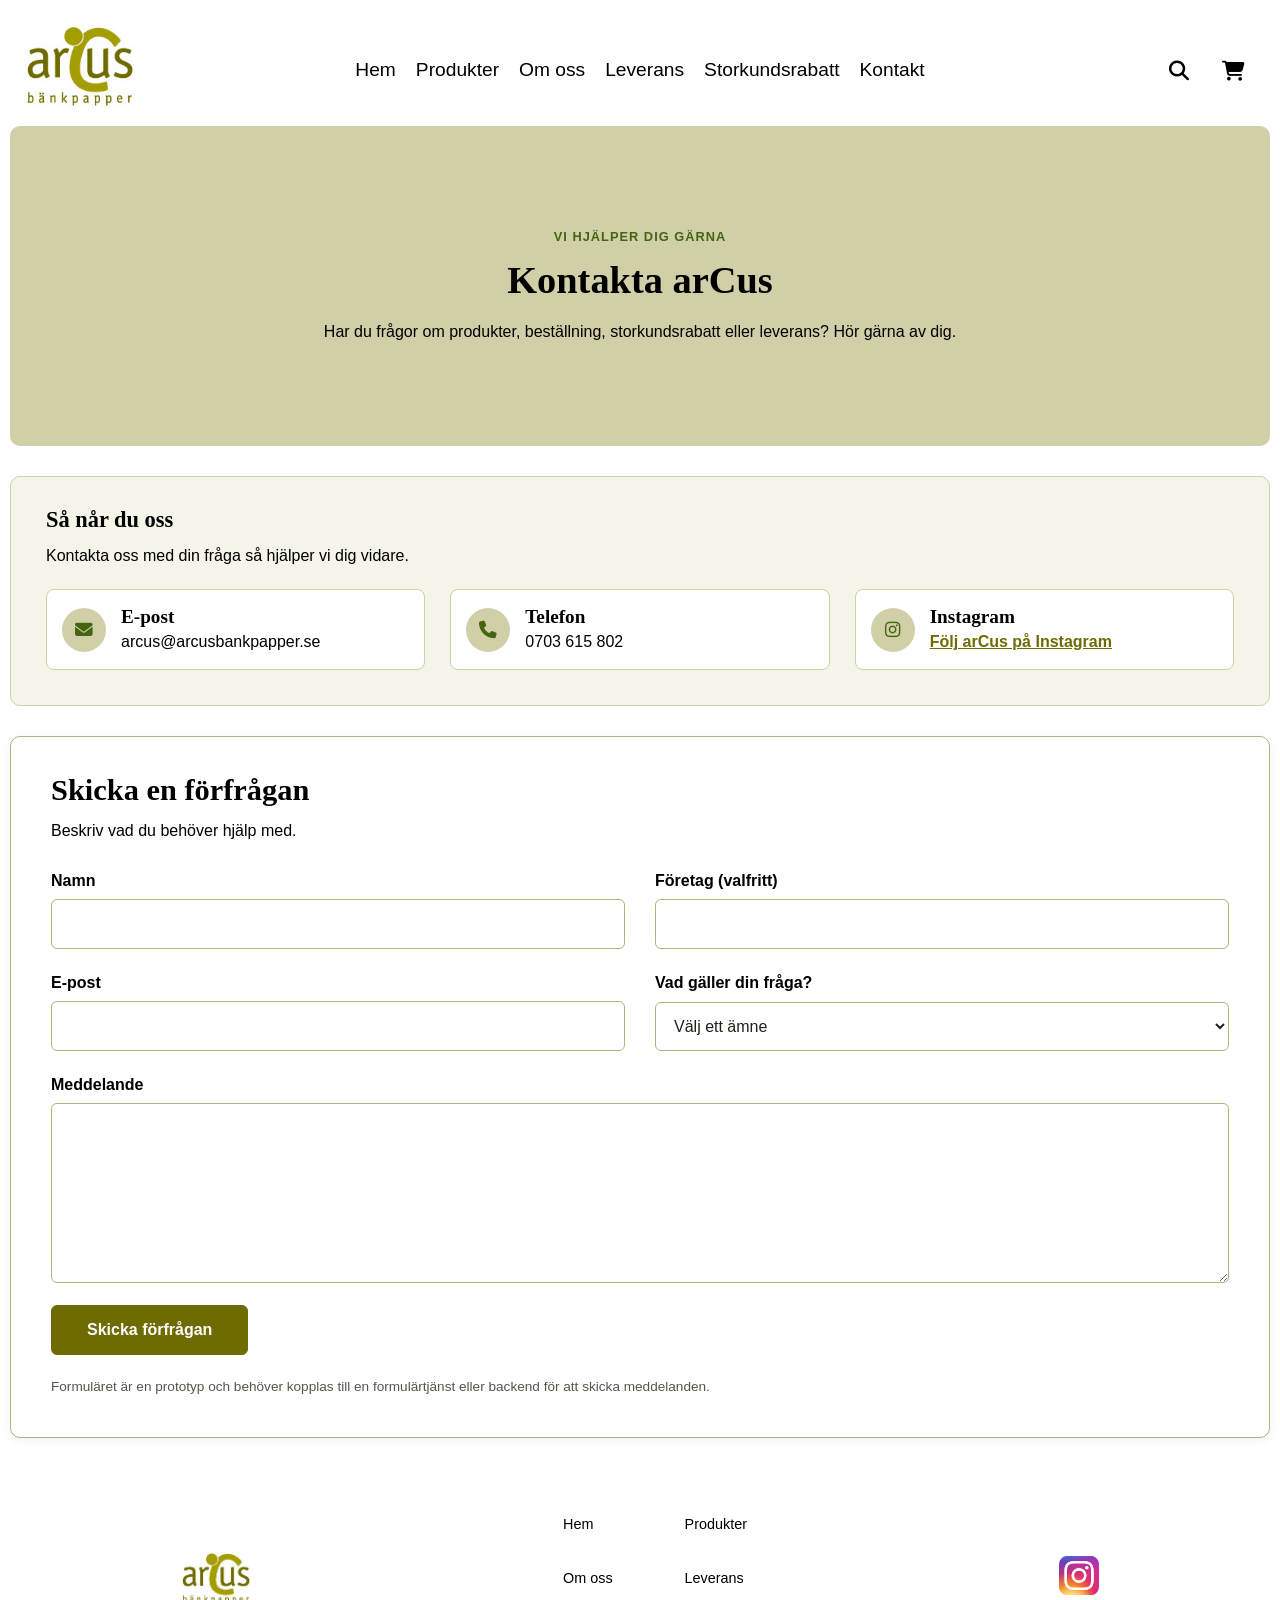
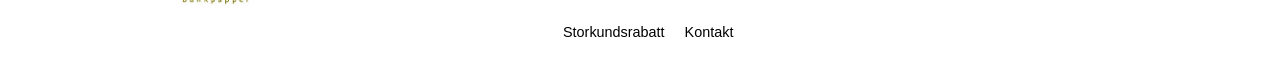
==== kontakt/kontakt.html @ b3ac1d27 "massa ändringar" ====
<!doctype html>
<html lang="sv">
  <head>
    <meta charset="UTF-8" />
    <meta name="viewport" content="width=device-width, initial-scale=1.0" />
    <link rel="stylesheet" href="../undersidor.css" />
    <link rel="stylesheet" href="kontakt.css" />
     <link rel="stylesheet" href="../varukorg/cart.css">
      <link rel="stylesheet" href="../produkter/search.css">
    <link
      rel="stylesheet"
      href="https://cdnjs.cloudflare.com/ajax/libs/font-awesome/6.5.2/css/all.min.css"
    />
    <title>Kontakt – arCus bänkpapper</title>
  </head>
  <body>
    <header class="site-header">
      <button
        class="menu-button"
        aria-label="Öppna menyn"
        aria-expanded="false"
        aria-controls="main-menu"
      >
        <i class="fa-solid fa-bars" aria-hidden="true"></i>
      </button>
      <a class="site-logo" href="../index.html" aria-label="arCus – startsidan"
        ><img src="../pictures/arcus-logo.jpg" alt="arCus bänkpapper"
      /></a>
      <nav class="site-nav" id="main-menu" aria-label="Huvudmeny">
                <a href="../index.html">Hem</a>
        <a href="../produkter/produkter.html">Produkter</a>
        <a href="../om-oss/om-oss.html">Om oss</a>
        <a href="../leverans/leverans.html">Leverans</a>
        <a href="../storkundsrabatt/storkundsrabatt.html">Storkundsrabatt</a>
        <a href="../kontakt/kontakt.html" aria-current="page">Kontakt</a>
            </nav>
          <div class="header-actions">
        <button class="search-button" aria-label="Sök">
          <i
            class="header-icon fa-solid fa-magnifying-glass"
            aria-hidden="true"
          ></i>
        </button>

        <button class="cart-button" aria-label="Varukorg">
          <i
            class="header-icon fa-solid fa-shopping-cart"
            aria-hidden="true"
          ></i>
        </button>
      </div>
    </header>
    
    <main>
      <section class="page-hero">
        <div class="page-hero__content">
          <span class="eyebrow">Vi hjälper dig gärna</span>
          <h1>Kontakta arCus</h1>
          <p>
            Har du frågor om produkter, beställning, storkundsrabatt eller
            leverans? Hör gärna av dig.
          </p>
        </div>
      </section>

      <section class="contact-details">
        <div class="container contact-layout">
            <h2>Så når du oss</h2>
            <p>Kontakta oss med din fråga så hjälper vi dig vidare.</p>
            <div class="contact-item">
              <i class="fa-solid fa-envelope" aria-hidden="true"></i>
              <div>
                <h3>E-post</h3>
                <p>arcus@arcusbankpapper.se</p>
              </div>
            </div>
            <div class="contact-item">
              <i class="fa-solid fa-phone" aria-hidden="true"></i>
              <div>
                <h3>Telefon</h3>
                <p>0703 615 802</p>
              </div>
            </div>
            <div class="contact-item">
              <i class="fa-brands fa-instagram" aria-hidden="true"></i>
              <div>
                <h3>Instagram</h3>
                <p>
                  <a href="https://www.instagram.com/arcusbankpapper/"
                    >Följ arCus på Instagram</a
                  >
                </p>
              </div>
            </div>
        <div>
      </section>
      
      <section class="contact-form-section">
        <div class="container">
            <h2>Skicka en förfrågan</h2>
            <p>Beskriv vad du behöver hjälp med.</p>
            <form class="contact-form" action="#" method="post">
              <div class="form-field">
                <label for="name">Namn</label
                ><input id="name" name="name" autocomplete="name" required />
              </div>
              <div class="form-field">
                <label for="company">Företag (valfritt)</label
                ><input
                  id="company"
                  name="company"
                  autocomplete="organization"
                />
              </div>
              <div class="form-field">
                <label for="email">E-post</label
                ><input
                  id="email"
                  name="email"
                  type="email"
                  autocomplete="email"
                  required
                />
              </div>
              <div class="form-field">
                <label for="topic">Vad gäller din fråga?</label
                ><select id="topic" name="topic" required>
                  <option value="">Välj ett ämne</option>
                  <option value="products">Produkter och sortiment</option>
                  <option value="order">Beställning</option>
                  <option value="discount">Storkundsrabatt</option>
                  <option value="delivery">Leverans</option>
                  <option value="other">Övrigt</option>
                </select>
              </div>
              <div class="form-field">
                <label for="message">Meddelande</label
                ><textarea id="message" name="message" required></textarea>
              </div>
              <button class="button" type="submit">Skicka förfrågan</button>
              <p class="form-note">
                Formuläret är en prototyp och behöver kopplas till en
                formulärtjänst eller backend för att skicka meddelanden.
              </p>
            </form>
          </div>
        </div>
      </section>
    </main>
    <footer>
      <img
        class="footer-logo"
        src="../pictures/arcus-logo.jpg"
        alt="arCus logotyp"
      />

      <nav aria-label="Snabblänkar" class="quick-links">
        <a href="../index.html">Hem</a>
        <a href="../produkter/produkter.html">Produkter</a>
        <a href="../om-oss/om-oss.html">Om oss</a>
        <a href="../leverans/leverans.html">Leverans</a>
        <a href="../storkundsrabatt/storkundsrabatt.html">Storkundsrabatt</a>
        <a href="../kontakt/kontakt.html">Kontakt</a>
      </nav>

      <a href="https://www.instagram.com/arcusbankpapper/">
        <img
          class="footer-instagram"
          src="../pictures/instagram.jpg"
          alt="arCus på Instagram"
        />
      </a>
    </footer>

    <script src="../script.js"></script>
    <script src="../varukorg/cart.js"></script>
    <script src="../produkter/search.js"></script>
  </body>
</html>
---- undersidor.css ----
:root {
  --color-sand: #d0cfa8;
  --color-sand-dark: #afb47c;
  --color-olive: #6f6b03;
  --color-green: #456412;
  --color-cream: #f5f4e9;
  --color-text: #202018;
  --content-width: 1200px;
}

* {
  box-sizing: border-box;
}

html {
  scroll-padding-top: 5rem;
}

body {
  margin: 0;
  font-family: Arial, sans-serif;
  line-height: 1.5;
 

}

html {
  scroll-padding-top: 5rem;
}

ul {
  list-style: none;
  margin: 0;
  padding: 0;
}

h1,
h2,
h3 {
  font-family: Georgia, serif;
  line-height: 1.2;
}

h2 {
  margin: 0 0 4px;
  font-size: 1.4rem;
}

h3 {
  font-size: 1.2rem;
  margin: 0 0 4px;
}

header nav {
  display: none;
}

header nav a {
  text-decoration: none;
  color: black;
}

header {
  display: grid;
  grid-template-columns: 1fr auto 1fr;
  align-items: center;
  padding: 10px 15px;
  position: sticky;
  top: 0;
  z-index: 1000;
  background-color: white;
}

.header-icon {
  font-size: 1.25rem;
}

header a img {
  max-width: 80px;
}

.header-actions {
  justify-self: end;
  display: flex;
  gap: 10px;
}

.menu-button,
.header-actions button {
  min-width: 44px;
  min-height: 44px;
  background: none;
  border: none;
  color: inherit;
  cursor: pointer;
}

.menu-button {
  justify-self: start;
  padding: 0 20px;
}

footer {
  display: flex;
  justify-content: space-between;
  align-items: center;
  padding: 10px 15px;
}

.footer-logo {
  max-width: 70px;
}

.footer-instagram {
  width: 40px;
}

.quick-links {
  display: grid;
  grid-template-columns: repeat(2, max-content);
  gap: 6px 20px;
}

.quick-links a {
  font-size: 0.9rem;
  text-decoration: none;
  color: black;
  padding: 6px 0;
}

a:hover {
  text-decoration: underline;
}

.button {
  display: inline-block;
  width: fit-content;

  padding: 10px 15px;
  border-radius: 6px;
  border: 1px solid var(--color-olive);
  background-color: var(--color-olive);
  color: white;
  text-decoration: none;
}

.button-outline {
  background-color: transparent;
  border: 1px solid black;
  color: black;
}

.button-light {
  background-color: white;
  border-color: white;
  color: black;
}

.button:hover {
  text-decoration: none;
  opacity: 0.85;
}

.button-outline:hover {
  background-color: var(--color-olive);
  border-color: var(--color-olive);
  color: white;
  opacity: 1;
}

.menu-button:hover,
.header-actions button:hover {
  opacity: 0.6;
}

a:focus-visible,
button:focus-visible {
  outline: 3px solid var(--color-green);
  outline-offset: 2px;
}

@media (max-width: 767px) {
  header nav.is-open {
    display: flex;
    flex-direction: column;
    position: absolute;
    top: 100%;
    left: 15px;
    min-width: 14rem;
    padding: 10px 20px;
    background-color: white;
    border: 1px solid var(--color-sand);
    border-radius: 6px;
    box-shadow: 0 4px 12px rgba(0, 0, 0, 0.15);
  }

  header nav.is-open a {
    padding: 8px 0;
  }
}

@media (min-width: 768px) {
  body {
    max-width: 1600px;
    margin: auto;
    padding: 15px 10px;
  }

  .menu-button {
    display: none;
  }

  header nav {
    display: flex;
    gap: 20px;
  }

  header nav a {
    font-size: 1.2rem;
  }

  header a img {
    max-width: 110px;
  }

   footer {
    justify-content: space-around;
  }

  .quick-links {
    flex-direction: row;
    gap: 20px;
  }
}

@media (min-width: 1600px) {
  body {
    max-width: 3000px;
    font-size: 1.5rem;
  }

  html {
    scroll-padding-top: 10rem;
  }

  h1 {
    font-size: 3rem;
  }

  h2 {
    font-size: 2.5rem;
  }

  h3 {
    font-size: 2rem;
  }

  header a img {
    max-width: 200px;
  }

  .header-icon {
    font-size: 2rem;
  }

  .header-actions {
    gap: 40px;
  }

  header nav {
    gap: 70px;
  }

  header nav a {
    font-size: 1.5rem;
  }

    footer {
    min-height: 100px;
  }

  .quick-links {
  display: flex;
  }

  .quick-links a {
    font-size: 1.2rem;
  }
}
---- kontakt/kontakt.css ----
/* =========================================================
   KONTAKT – MOBILE FIRST
   Basstilarna gäller mobil. Större skärmar läggs på med
   min-width (samma brytpunkter som den gemensamma CSS:en):
     - 768px  = surfplatta / desktop
     - 1600px = stora skärmar

   Sidans ordning uppifrån:
     1. .page-hero              (hela bredden)
     2. .contact-details        (egen rad, hela bredden)
     3. .contact-form-section   (egen rad, hela bredden)
========================================================= */


/* =========================
   HERO
========================= */

.page-hero {
  display: flex;
  align-items: center;

  min-height: 260px;
  padding: 35px 20px;
  margin: 0 15px;

  background-color: var(--color-sand);
  border-radius: 10px;
}

.page-hero__content {
  width: 100%;
  max-width: var(--content-width);
  margin: 0 auto;
  text-align: center;
}

.eyebrow {
  display: block;
  margin-bottom: 10px;

  font-size: 0.8rem;
  font-weight: bold;
  letter-spacing: 0.08em;
  text-transform: uppercase;
  color: var(--color-green);
}

.page-hero h1 {
  margin: 0 0 15px;
  font-size: 1.9rem;
}

.page-hero p {
  max-width: 650px;
  margin: 0 auto;
  line-height: 1.7;
}


/* =========================
   SEKTIONER (egna rader)
========================= */

.contact-details,
.contact-form-section {
  padding: 25px 15px 0;
}

.contact-form-section {
  padding-bottom: 40px;
}

/* Båda boxarna går över hela sidans bredd */
.contact-details .container,
.contact-form-section .container {
  width: 100%;
  max-width: none;
  margin: 0;
}


/* =========================
   SÅ NÅR DU OSS
========================= */

.contact-details .container {
  background-color: var(--color-cream);
  border: 1px solid var(--color-sand);
  border-radius: 10px;

  padding: 25px 20px;
}

.contact-layout {
  display: grid;
  grid-template-columns: 1fr;
  gap: 0;
}

.contact-layout > * {
  min-width: 0;
}

.contact-layout h2 {
  margin: 0 0 8px;
}

.contact-layout p {
  line-height: 1.7;
}

.contact-details .contact-layout > p {
  margin: 0;
}

.contact-item {
  display: flex;
  align-items: center;
  gap: 15px;

  margin-top: 20px;
  padding: 15px;

  background-color: white;
  border: 1px solid var(--color-sand);
  border-radius: 8px;
}

.contact-item i {
  display: flex;
  align-items: center;
  justify-content: center;
  flex-shrink: 0;

  width: 44px;
  height: 44px;

  font-size: 1.1rem;
  color: var(--color-green);

  background-color: var(--color-sand);
  border-radius: 50%;
}

.contact-item h3 {
  margin: 0 0 2px;
}

.contact-item p {
  margin: 0;
  line-height: 1.5;
  overflow-wrap: anywhere;
}

.contact-item a {
  color: var(--color-olive);
  font-weight: bold;
}


/* =========================
   SKICKA EN FÖRFRÅGAN
========================= */

.contact-form-section .container {
  background-color: white;
  border: 1px solid var(--color-sand-dark);
  border-radius: 10px;
  box-shadow: 0 2px 10px rgba(0, 0, 0, 0.06);

  padding: 25px 20px;
}

.contact-form-section h2 {
  margin: 0 0 8px;
  font-size: 1.6rem;
}

.contact-form-section .container > p {
  margin: 0;
  line-height: 1.7;
}

.contact-form {
  display: grid;
  gap: 20px;

  margin-top: 25px;
}

.form-field {
  display: grid;
  gap: 6px;
}

.form-field label {
  font-weight: bold;
}

.form-field input,
.form-field select,
.form-field textarea {
  width: 100%;
  min-height: 48px;
  padding: 12px 14px;

  font: inherit;
  /* 16px minimum hindrar att iOS zoomar in vid fokus */
  font-size: 1rem;
  color: var(--color-text);

  background-color: white;
  border: 1px solid var(--color-sand-dark);
  border-radius: 6px;
}

.form-field textarea {
  min-height: 180px;
  resize: vertical;
}

.form-field input:focus-visible,
.form-field select:focus-visible,
.form-field textarea:focus-visible {
  outline: 3px solid var(--color-green);
  outline-offset: 2px;
  border-color: var(--color-green);
}

.contact-form .button {
  width: 100%;
  min-height: 48px;

  font: inherit;
  font-weight: bold;
  cursor: pointer;
}

.form-note {
  margin: 0;

  font-size: 0.85rem;
  line-height: 1.5;
  color: #55554a;
}


/* =========================================================
   SURFPLATTA / DESKTOP  (768px och uppåt)
========================================================= */

@media (min-width: 768px) {

  .page-hero {
    min-height: 320px;
    padding: 50px;
    margin: 0;
  }

  .page-hero h1 {
    font-size: 2.4rem;
  }

  .contact-details,
  .contact-form-section {
    padding: 30px 0 0;
  }

  .contact-form-section {
    padding-bottom: 60px;
  }

  /* --- Så når du oss: rubrik och text överst, tre kort i rad --- */

  .contact-details .container {
    padding: 30px 35px 35px;
  }

  .contact-layout {
    grid-template-columns: repeat(3, minmax(0, 1fr));
    column-gap: 25px;
  }

  .contact-layout h2,
  .contact-details .contact-layout > p {
    grid-column: 1 / -1;
  }

  /* --- Formulär: två kolumner över hela bredden --- */

  .contact-form-section .container {
    padding: 35px 40px 40px;
  }

  .contact-form-section h2 {
    font-size: 1.9rem;
  }

  .contact-form {
    grid-template-columns: repeat(2, minmax(0, 1fr));
    gap: 22px 30px;
  }

  /* Namn | Företag, E-post | Ämne, sedan meddelande över hela raden */
  .form-field:nth-child(5),
  .contact-form .button,
  .form-note {
    grid-column: 1 / -1;
  }

  .contact-form .button {
    width: auto;
    justify-self: start;
    padding: 12px 35px;
  }

}


/* =========================================================
   STORA SKÄRMAR  (1600px och uppåt)
========================================================= */

@media (min-width: 1600px) {

  .page-hero {
    min-height: 420px;
  }

  .page-hero h1 {
    font-size: 3rem;
  }

  .eyebrow {
    font-size: 1rem;
  }

  .contact-item i {
    width: 60px;
    height: 60px;
    font-size: 1.5rem;
  }

  .contact-form-section h2 {
    font-size: 2.5rem;
  }

  .form-field input,
  .form-field select,
  .form-field textarea {
    min-height: 60px;
    font-size: 1.2rem;
  }

  .form-field textarea {
    min-height: 240px;
  }

  .form-note {
    font-size: 1.1rem;
  }

}
---- varukorg/cart.css ----
/* =========================================================
   VARUKORG – cart.css
   Laddas på ALLA sidor. Mobile first: panelen tar hela
   bredden på mobil och blir en sidopanel från 600px.
========================================================= */


/* =========================
   IKONEN I HEADERN
========================= */

.cart-toggle {
  position: relative;
}

.cart-badge {
  position: absolute;
  top: 2px;
  right: 0;

  min-width: 20px;
  height: 20px;
  padding: 0 5px;

  font-family: Arial, sans-serif;
  font-size: 0.75rem;
  font-weight: bold;
  line-height: 20px;
  text-align: center;
  color: white;

  background-color: var(--color-olive, #6f6b03);
  border-radius: 10px;
  pointer-events: none;
}

.cart-badge[hidden] {
  display: none;
}

.cart-badge.is-bump {
  animation: cart-bump 0.35s ease;
}

@keyframes cart-bump {
  0%   { transform: scale(1); }
  40%  { transform: scale(1.4); }
  100% { transform: scale(1); }
}


/* =========================
   PANEL OCH BAKGRUND
========================= */

.cart-overlay {
  position: fixed;
  inset: 0;
  z-index: 1900;

  background-color: rgba(0, 0, 0, 0.45);
  opacity: 0;
  visibility: hidden;

  transition: opacity 0.25s ease, visibility 0.25s;
}

.cart-overlay.is-open {
  opacity: 1;
  visibility: visible;
  transition: opacity 0.25s ease, visibility 0s;
}

.cart-drawer {
  position: fixed;
  top: 0;
  right: 0;
  bottom: 0;
  z-index: 2000;

  display: flex;
  flex-direction: column;

  width: 100%;
  max-width: 100%;

  /* Fast textstorlek, så att panelen inte växer med sidans 1.5rem på stora skärmar */
  font-family: Arial, sans-serif;
  font-size: 1rem;
  line-height: 1.5;
  color: var(--color-text, #202018);

  background-color: white;
  box-shadow: -4px 0 20px rgba(0, 0, 0, 0.2);

  transform: translateX(100%);
  visibility: hidden;
  transition: transform 0.3s ease, visibility 0.3s;
}

/* Synlig direkt när den öppnas (annars går det inte att flytta fokus dit),
   men först efter animationen när den stängs */
.cart-drawer.is-open {
  transform: translateX(0);
  visibility: visible;
  transition: transform 0.3s ease, visibility 0s;
}

/* Hindrar att sidan bakom panelen scrollar */
body.cart-open {
  overflow: hidden;
}

@media (prefers-reduced-motion: reduce) {
  .cart-drawer,
  .cart-overlay {
    transition: none;
  }

  .cart-badge.is-bump {
    animation: none;
  }
}


/* =========================
   RUBRIK
========================= */

.cart-drawer__header {
  display: flex;
  align-items: center;
  justify-content: space-between;
  gap: 15px;

  padding: 15px 20px;

  border-bottom: 1px solid var(--color-sand, #d0cfa8);
}

.cart-drawer__title {
  margin: 0;
  font-size: 1.4rem;
}

.cart-drawer__count {
  font-family: Arial, sans-serif;
  font-size: 1rem;
  font-weight: normal;
  color: #55554a;
}

.cart-drawer__close {
  flex-shrink: 0;

  width: 48px;
  height: 48px;
  padding: 0;

  font-size: 2rem;
  line-height: 1;
  color: inherit;

  background: none;
  border: 0;
  border-radius: 6px;
  cursor: pointer;
}

.cart-drawer__close:hover {
  background-color: var(--color-cream, #f5f4e9);
}


/* =========================
   INNEHÅLL
========================= */

.cart-drawer__body {
  flex: 1;
  overflow-y: auto;

  padding: 10px 20px;
}

.cart-empty {
  margin: 30px 0;

  text-align: center;
  color: #55554a;
}

.cart-empty[hidden],
.cart-drawer__footer[hidden],
.cart-note[hidden],
.cart-summary[hidden] {
  display: none;
}

/* Rabattmeddelanden: vad som är aktivt och vad som saknas för nästa nivå */

.cart-promos {
  display: grid;
  gap: 10px;

  margin-top: 8px;
}

.cart-promos:empty {
  display: none;
}

.cart-promo {
  display: flex;
  align-items: flex-start;
  gap: 12px;

  margin: 0;
  padding: 12px 14px;

  font-size: 0.95rem;
  line-height: 1.45;

  background-color: var(--color-cream, #f5f4e9);
  border: 1px dashed var(--color-sand-dark, #afb47c);
  border-radius: 8px;
}

.cart-promo--active {
  background-color: #eef3df;
  border: 1px solid var(--color-green, #456412);
}

.cart-promo__icon {
  display: flex;
  align-items: center;
  justify-content: center;
  flex-shrink: 0;

  width: 26px;
  height: 26px;

  font-size: 0.85rem;
  font-weight: bold;
  color: white;

  background-color: var(--color-sand-dark, #afb47c);
  border-radius: 50%;
}

.cart-promo--active .cart-promo__icon {
  background-color: var(--color-green, #456412);
}

.cart-promo__text {
  display: grid;
  gap: 2px;
}

.cart-list {
  margin: 0;
  padding: 0;

  list-style: none;
}

.cart-item {
  display: grid;
  grid-template-columns: 72px minmax(0, 1fr);
  align-items: start;
  gap: 14px;

  padding: 18px 0;

  border-bottom: 1px solid var(--color-sand, #d0cfa8);
}

/* Liten bild till vänster. Bilden skalas ner för att rymmas, aldrig upp. */

.cart-item__image {
  display: flex;
  align-items: center;
  justify-content: center;

  width: 72px;
  height: 72px;
  padding: 6px;
  overflow: hidden;

  background-color: white;
  border: 1px solid var(--color-sand, #d0cfa8);
  border-radius: 6px;
}

.cart-item__image img {
  display: block;
  width: auto;
  height: auto;
  max-width: 100%;
  max-height: 100%;
  object-fit: contain;
}

.cart-item__image.is-missing {
  background-color: var(--color-cream, #f5f4e9);
}

.cart-item__main {
  display: grid;
  gap: 12px;

  min-width: 0;
}

.cart-item__info p {
  margin: 0;
}

.cart-item__name {
  font-family: Georgia, serif;
  font-size: 1.1rem;
  font-weight: bold;
  line-height: 1.3;
}

.cart-item__label {
  margin-top: 2px !important;

  font-size: 0.95rem;
  color: #55554a;
}

.cart-item__unit-price {
  margin-top: 2px !important;

  font-size: 0.9rem;
  color: #55554a;
}

.cart-item__controls {
  display: flex;
  flex-wrap: wrap;
  align-items: center;
  gap: 10px 15px;
}

.cart-qty {
  display: flex;
  align-items: center;

  border: 2px solid var(--color-olive, #6f6b03);
  border-radius: 6px;
  overflow: hidden;
}

.cart-qty__btn {
  width: 44px;
  height: 44px;
  padding: 0;

  font: inherit;
  font-size: 1.4rem;
  line-height: 1;
  color: var(--color-olive, #6f6b03);

  background-color: white;
  border: 0;
  cursor: pointer;
}

.cart-qty__btn:hover:not(:disabled) {
  background-color: var(--color-cream, #f5f4e9);
}

.cart-qty__btn:disabled {
  opacity: 0.35;
  cursor: not-allowed;
}

.cart-qty__value {
  min-width: 44px;

  font-weight: bold;
  text-align: center;

  border-left: 1px solid var(--color-sand, #d0cfa8);
  border-right: 1px solid var(--color-sand, #d0cfa8);
  line-height: 44px;
}

.cart-item__line-price {
  margin: 0 0 0 auto;

  font-family: Georgia, serif;
  font-size: 1.15rem;
  font-weight: bold;
  color: var(--color-olive, #6f6b03);
}

.cart-item__remove {
  flex-basis: 100%;
  justify-content: flex-start;
}


/* =========================
   SUMMA OCH KNAPPAR
========================= */

.cart-drawer__footer {
  display: grid;
  gap: 12px;

  padding: 15px 20px 20px;

  background-color: var(--color-cream, #f5f4e9);
  border-top: 1px solid var(--color-sand, #d0cfa8);
}

/* Delsumma och rabattrader ovanför totalen */

.cart-summary {
  display: grid;
  gap: 4px;

  margin: 0;
  padding-bottom: 10px;

  font-size: 0.95rem;
  border-bottom: 1px solid var(--color-sand, #d0cfa8);
}

.cart-summary__row {
  display: flex;
  justify-content: space-between;
  gap: 15px;
}

.cart-summary dt,
.cart-summary dd {
  margin: 0;
}

.cart-summary__row--discount {
  font-weight: bold;
  color: var(--color-green, #456412);
}

.cart-total {
  display: flex;
  align-items: baseline;
  justify-content: space-between;

  margin: 0;

  font-size: 1.1rem;
}

.cart-total__value {
  font-family: Georgia, serif;
  font-size: 1.6rem;
  color: var(--color-olive, #6f6b03);
}

.cart-note {
  margin: 0;
  padding: 10px 12px;

  font-size: 0.95rem;

  background-color: white;
  border: 1px solid var(--color-sand-dark, #afb47c);
  border-radius: 6px;
}

.cart-checkout {
  width: 100%;
  min-height: 56px;

  font: inherit;
  font-size: 1.05rem;
  font-weight: bold;
  cursor: pointer;
}

.cart-drawer__links {
  display: flex;
  flex-wrap: wrap;
  justify-content: space-between;
  gap: 5px 15px;
}

/* Textknappar (Fortsätt handla, Töm, Ta bort) */

.cart-link {
  display: inline-flex;
  align-items: center;
  min-height: 44px;
  padding: 0;

  font: inherit;
  font-size: 0.95rem;
  color: var(--color-olive, #6f6b03);
  text-decoration: underline;

  background: none;
  border: 0;
  cursor: pointer;
}

.cart-link:hover {
  opacity: 0.7;
}

.cart-drawer button:focus-visible {
  outline: 3px solid var(--color-green, #456412);
  outline-offset: 2px;
}


/* =========================
   MEDDELANDE FÖR SKÄRMLÄSARE
========================= */

.cart-announcer {
  position: absolute;
  width: 1px;
  height: 1px;
  margin: -1px;
  padding: 0;
  overflow: hidden;

  clip: rect(0 0 0 0);
  white-space: nowrap;
  border: 0;
}


/* =========================================================
   SIDOPANEL  (600px och uppåt)
========================================================= */

@media (min-width: 600px) {

  .cart-drawer {
    width: 440px;
  }

  .cart-item {
    grid-template-columns: 84px minmax(0, 1fr);
  }

  .cart-item__image {
    width: 84px;
    height: 84px;
  }

}
---- produkter/search.css ----
/* =========================================================
   SÖK – search.css
   Laddas på ALLA sidor. Mobile first: på mobil fyller panelen
   hela skärmbredden uppifrån, från 768px blir den en ruta i mitten.
========================================================= */

.search-sr {
  position: absolute;
  width: 1px;
  height: 1px;
  margin: -1px;
  padding: 0;
  overflow: hidden;

  clip: rect(0 0 0 0);
  white-space: nowrap;
  border: 0;
}


/* =========================
   BAKGRUND OCH PANEL
========================= */

.search-overlay {
  position: fixed;
  inset: 0;
  z-index: 2100;

  background-color: rgba(0, 0, 0, 0.45);
  opacity: 0;
  visibility: hidden;

  transition: opacity 0.2s ease, visibility 0.2s;
}

.search-overlay.is-open {
  opacity: 1;
  visibility: visible;
  transition: opacity 0.2s ease, visibility 0s;
}

.search-panel {
  position: fixed;
  top: 0;
  left: 0;
  right: 0;
  z-index: 2200;

  display: flex;
  flex-direction: column;

  max-height: 100vh;
  max-height: 100dvh;

  /* Fast textstorlek, så att panelen inte växer med sidans 1.5rem på stora skärmar */
  font-family: Arial, sans-serif;
  font-size: 1rem;
  line-height: 1.5;
  color: var(--color-text, #202018);

  background-color: white;
  box-shadow: 0 6px 24px rgba(0, 0, 0, 0.25);

  transform: translateY(-12px);
  opacity: 0;
  visibility: hidden;

  transition: transform 0.2s ease, opacity 0.2s ease, visibility 0.2s;
}

.search-panel.is-open {
  transform: none;
  opacity: 1;
  visibility: visible;
  transition: transform 0.2s ease, opacity 0.2s ease, visibility 0s;
}

/* Hindrar att sidan bakom panelen scrollar */
body.search-open {
  overflow: hidden;
}

@media (prefers-reduced-motion: reduce) {
  .search-panel,
  .search-overlay {
    transition: none;
  }
}


/* =========================
   SÖKRUTA
========================= */

.search-panel__bar {
  display: flex;
  align-items: center;
  gap: 10px;

  padding: 12px 15px;

  border-bottom: 1px solid var(--color-sand, #d0cfa8);
}

.search-form {
  position: relative;
  flex: 1;
  min-width: 0;
}

.search-input {
  width: 100%;
  min-height: 52px;
  padding: 10px 52px 10px 16px;

  font: inherit;
  /* 16px minimum hindrar att iOS zoomar in vid fokus */
  font-size: 1.1rem;
  color: inherit;

  background-color: white;
  border: 2px solid var(--color-olive, #6f6b03);
  border-radius: 8px;
}

/* Webbläsarens egen ×-knapp i sökfält tas bort (det finns redan en stängknapp) */
.search-input::-webkit-search-cancel-button,
.search-input::-webkit-search-decoration {
  display: none;
  -webkit-appearance: none;
}

.search-input:focus-visible {
  outline: 3px solid var(--color-green, #456412);
  outline-offset: 2px;
}

.search-submit {
  position: absolute;
  top: 0;
  right: 0;

  width: 52px;
  height: 52px;
  padding: 0;

  color: var(--color-olive, #6f6b03);

  background: none;
  border: 0;
  cursor: pointer;
}

.search-close {
  flex-shrink: 0;

  width: 48px;
  height: 48px;
  padding: 0;

  font-size: 2rem;
  line-height: 1;
  color: inherit;

  background: none;
  border: 0;
  border-radius: 6px;
  cursor: pointer;
}

.search-close:hover {
  background-color: var(--color-cream, #f5f4e9);
}

.search-panel button:focus-visible,
.search-panel a:focus-visible {
  outline: 3px solid var(--color-green, #456412);
  outline-offset: 2px;
}


/* =========================
   INNEHÅLL
========================= */

.search-body {
  overflow-y: auto;

  padding: 10px 15px 18px;
}

.search-hint {
  margin: 8px 0;

  font-size: 0.95rem;
  color: #55554a;
}

.search-suggestions {
  display: flex;
  flex-wrap: wrap;
  gap: 8px;

  margin: 0;
  padding: 0;

  list-style: none;
}

.search-chip {
  display: inline-flex;
  align-items: center;
  min-height: 44px;
  text-decoration: none;
  padding: 8px 16px;

  font: inherit;
  color: var(--color-text, #202018);

  background-color: var(--color-cream, #f5f4e9);
  border: 1px solid var(--color-sand-dark, #afb47c);
  border-radius: 22px;
  cursor: pointer;
}

.search-chip:hover {
  background-color: var(--color-sand, #d0cfa8);
}

.search-message {
  margin: 14px 0;
}

.search-message a,
.search-all {
  color: var(--color-olive, #6f6b03);
  font-weight: bold;
}

.search-all {
  display: inline-flex;
  align-items: center;
  min-height: 48px;
  margin-top: 6px;
}

.search-results {
  margin: 0;
  padding: 0;

  list-style: none;
}

.search-result {
  display: flex;
  align-items: center;
  gap: 14px;

  min-height: 64px;
  padding: 10px 8px;

  color: inherit;
  text-decoration: none;

  border-bottom: 1px solid var(--color-sand, #d0cfa8);
  border-radius: 6px;
}

.search-results li:last-child .search-result {
  border-bottom: 0;
}

.search-result:hover,
.search-result:focus-visible {
  background-color: var(--color-cream, #f5f4e9);
  text-decoration: none;
}

.search-result__image {
  display: flex;
  align-items: center;
  justify-content: center;
  flex-shrink: 0;

  width: 56px;
  height: 56px;
  padding: 4px;
  overflow: hidden;

  background-color: white;
  border: 1px solid var(--color-sand, #d0cfa8);
  border-radius: 6px;
}

.search-result__image img {
  display: block;
  width: auto;
  height: auto;
  max-width: 100%;
  max-height: 100%;
  object-fit: contain;
}

.search-result__image.is-missing {
  background-color: var(--color-cream, #f5f4e9);
}

.search-result__text {
  display: grid;
  gap: 2px;

  min-width: 0;
}

.search-result__name {
  font-family: Georgia, serif;
  font-weight: bold;
  line-height: 1.3;
}

.search-result__meta {
  font-size: 0.9rem;
  color: #55554a;
}

/* Rubriker: Produkter / Sidor */
.search-heading {
  margin: 14px 0 4px;

  font-family: Arial, sans-serif;
  font-size: 0.8rem;
  font-weight: bold;
  letter-spacing: 0.08em;
  text-transform: uppercase;
  color: var(--color-green, #456412);
}

.search-section:first-child .search-heading,
.search-body > section:first-child .search-heading {
  margin-top: 4px;
}

.search-body > section + section {
  margin-top: 8px;
}

/* Sidträff med ikon istället för produktbild */
.search-result__icon {
  color: var(--color-olive, #6f6b03);
  background-color: var(--color-cream, #f5f4e9);
}

.search-panel mark {
  color: inherit;

  background-color: #e3e6b0;
  border-radius: 2px;
}


/* =========================================================
   SURFPLATTA / DESKTOP  (768px och uppåt)
========================================================= */

@media (min-width: 768px) {

  .search-panel {
    top: 70px;
    left: 50%;
    right: auto;

    width: 680px;
    max-width: calc(100vw - 40px);
    max-height: calc(100vh - 100px);
    max-height: calc(100dvh - 100px);

    border-radius: 12px;
    overflow: hidden;

    transform: translate(-50%, -12px);
  }

  .search-panel.is-open {
    transform: translate(-50%, 0);
  }

  .search-panel__bar {
    padding: 16px 20px;
  }

  .search-body {
    padding: 12px 20px 20px;
  }

}
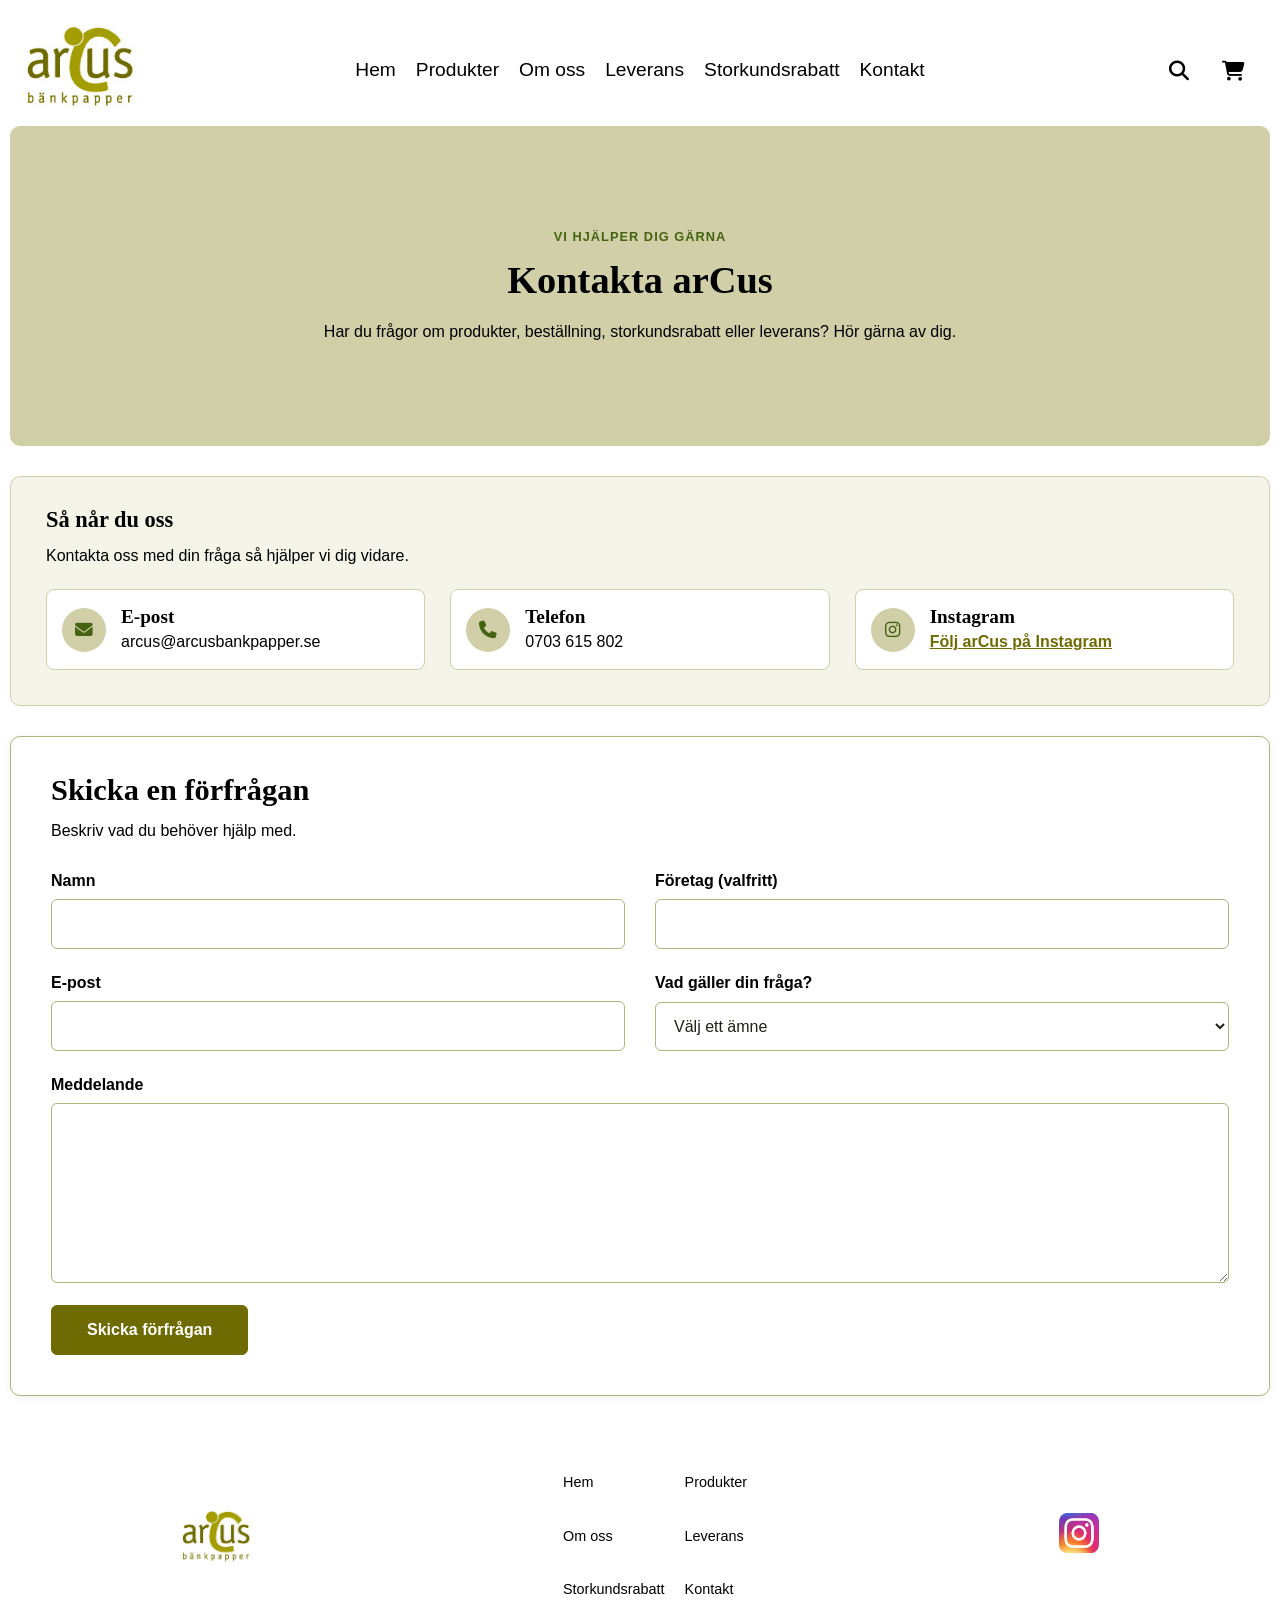
==== commit 44957082: "mer ändringar" ====
--- a/kontakt/kontakt.html
+++ b/kontakt/kontakt.html
@@ -5,8 +5,9 @@
     <meta name="viewport" content="width=device-width, initial-scale=1.0" />
     <link rel="stylesheet" href="../undersidor.css" />
     <link rel="stylesheet" href="kontakt.css" />
-     <link rel="stylesheet" href="../varukorg/cart.css">
-      <link rel="stylesheet" href="../produkter/search.css">
+    <link rel="stylesheet" href="../varukorg/cart.css">
+    <link rel="stylesheet" href="../varukorg/checkout.css" />
+    <link rel="stylesheet" href="../produkter/search.css">
     <link
       rel="stylesheet"
       href="https://cdnjs.cloudflare.com/ajax/libs/font-awesome/6.5.2/css/all.min.css"
@@ -92,14 +93,14 @@
                 </p>
               </div>
             </div>
-        <div>
+        </div>
       </section>
       
       <section class="contact-form-section">
         <div class="container">
             <h2>Skicka en förfrågan</h2>
             <p>Beskriv vad du behöver hjälp med.</p>
-            <form class="contact-form" action="#" method="post">
+            <form class="contact-form" action="https://formspree.io/f/maeolzpk" method="POST">
               <div class="form-field">
                 <label for="name">Namn</label
                 ><input id="name" name="name" autocomplete="name" required />
@@ -137,14 +138,17 @@
                 <label for="message">Meddelande</label
                 ><textarea id="message" name="message" required></textarea>
               </div>
+              <input
+                class="form-hp"
+                type="text"
+                name="_gotcha"
+                tabindex="-1"
+                autocomplete="off"
+                aria-hidden="true"
+              />
               <button class="button" type="submit">Skicka förfrågan</button>
-              <p class="form-note">
-                Formuläret är en prototyp och behöver kopplas till en
-                formulärtjänst eller backend för att skicka meddelanden.
-              </p>
             </form>
           </div>
-        </div>
       </section>
     </main>
     <footer>
@@ -175,6 +179,7 @@
     <script src="../script.js"></script>
     <script src="../varukorg/cart.js"></script>
     <script src="../produkter/search.js"></script>
+    <script src="kontakt-form.js"></script>
+    <script src="../varukorg/checkout.js"></script>
   </body>
-</html>
-
+</html>
--- a/kontakt/kontakt.css
+++ b/kontakt/kontakt.css
@@ -361,4 +361,59 @@
     font-size: 1.1rem;
   }
 
+}
+
+/* formulär CSS */
+
+.form-error {
+  margin: 6px 0 0;
+
+  font-size: 0.95rem;
+  font-weight: bold;
+  color: #a32a1b;
+}
+
+.form-field input[aria-invalid="true"],
+.form-field select[aria-invalid="true"],
+.form-field textarea[aria-invalid="true"] {
+  border-color: #a32a1b;
+}
+
+.form-status {
+  margin: 0;
+}
+
+.form-status:empty {
+  display: none;
+}
+
+.form-status--success,
+.form-status--error {
+  padding: 14px 16px;
+
+  font-weight: bold;
+  border-radius: 8px;
+}
+
+.form-status--success {
+  color: var(--color-green, #456412);
+  background-color: #eef3df;
+  border: 1px solid var(--color-green, #456412);
+}
+
+.form-status--error {
+  color: #a32a1b;
+  background-color: #fbeceb;
+  border: 1px solid #a32a1b;
+}
+
+.contact-form .button:disabled {
+  opacity: 0.6;
+  cursor: wait;
+}
+
+/* Dolt skräppostfält */
+.form-hp {
+  position: absolute;
+  left: -9999px;
 }
--- a/varukorg/checkout.css
+++ b/varukorg/checkout.css
@@ -0,0 +1,294 @@
+/* =========================================================
+   BESTÄLLNINGSFÖRFRÅGAN – checkout.css
+   Laddas på ALLA sidor, tillsammans med cart.css.
+   Mobile first: helskärm på mobil, ruta i mitten från 600px.
+========================================================= */
+
+.checkout {
+  /* Eget typsnitt/storlek så att sidans 1.5rem på stora skärmar inte slår igenom */
+  width: 100%;
+  max-width: 100%;
+  height: 100%;
+  max-height: 100%;
+  margin: 0;
+  padding: 0;
+  overflow-y: auto;
+
+  font-family: Arial, sans-serif;
+  font-size: 1rem;
+  line-height: 1.5;
+  color: var(--color-text, #202018);
+
+  background-color: white;
+  border: 0;
+}
+
+.checkout::backdrop {
+  background-color: rgba(0, 0, 0, 0.55);
+}
+
+body:has(dialog.checkout[open]) {
+  overflow: hidden;
+}
+
+.checkout__header {
+  position: sticky;
+  top: 0;
+  z-index: 1;
+
+  display: flex;
+  align-items: center;
+  justify-content: space-between;
+  gap: 15px;
+
+  padding: 12px 20px;
+
+  background-color: white;
+  border-bottom: 1px solid var(--color-sand, #d0cfa8);
+}
+
+.checkout__header h2 {
+  margin: 0;
+  font-size: 1.3rem;
+}
+
+.checkout__close {
+  flex-shrink: 0;
+
+  width: 48px;
+  height: 48px;
+  padding: 0;
+
+  font-size: 2rem;
+  line-height: 1;
+  color: inherit;
+
+  background: none;
+  border: 0;
+  border-radius: 6px;
+  cursor: pointer;
+}
+
+.checkout__close:hover {
+  background-color: var(--color-cream, #f5f4e9);
+}
+
+.checkout__body {
+  padding: 20px;
+}
+
+.checkout__body[hidden] {
+  display: none;
+}
+
+.checkout :focus-visible {
+  outline: 3px solid var(--color-green, #456412);
+  outline-offset: 2px;
+}
+
+
+/* Sammanfattning */
+
+.checkout-summary {
+  padding: 14px 16px;
+
+  background-color: var(--color-cream, #f5f4e9);
+  border: 1px solid var(--color-sand, #d0cfa8);
+  border-radius: 8px;
+}
+
+.checkout-summary__list {
+  margin: 0;
+  padding: 0;
+
+  list-style: none;
+}
+
+.checkout-summary__row {
+  display: flex;
+  justify-content: space-between;
+  gap: 15px;
+
+  padding: 6px 0;
+
+  font-size: 0.95rem;
+}
+
+.checkout-summary__row small {
+  display: block;
+  color: #55554a;
+}
+
+.checkout-summary__row--discount {
+  font-weight: bold;
+  color: var(--color-green, #456412);
+}
+
+.checkout-summary__total {
+  display: flex;
+  align-items: baseline;
+  justify-content: space-between;
+
+  margin: 8px 0 0;
+  padding-top: 10px;
+
+  border-top: 1px solid var(--color-sand-dark, #afb47c);
+}
+
+.checkout-summary__total strong {
+  font-family: Georgia, serif;
+  font-size: 1.5rem;
+  color: var(--color-olive, #6f6b03);
+}
+
+.checkout__note {
+  margin: 16px 0;
+  font-size: 0.95rem;
+}
+
+
+/* Formulär (samma utseende som kontaktformuläret) */
+
+.checkout-form {
+  display: grid;
+  gap: 16px;
+}
+
+.checkout-form .form-field {
+  display: grid;
+  gap: 6px;
+}
+
+.checkout-form label {
+  font-weight: bold;
+}
+
+.checkout-form input,
+.checkout-form textarea {
+  width: 100%;
+  min-height: 52px;
+  padding: 10px 14px;
+
+  font: inherit;
+  /* 16px minimum hindrar att iOS zoomar in vid fokus */
+  font-size: 1.1rem;
+  color: inherit;
+
+  background-color: white;
+  border: 2px solid var(--color-olive, #6f6b03);
+  border-radius: 6px;
+}
+
+.checkout-form textarea {
+  resize: vertical;
+}
+
+.checkout-form input[aria-invalid="true"] {
+  border-color: #a32a1b;
+}
+
+.checkout-form__row {
+  display: grid;
+  grid-template-columns: 1fr;
+  gap: 16px;
+}
+
+.checkout .form-error {
+  margin: 0;
+
+  font-size: 0.95rem;
+  font-weight: bold;
+  color: #a32a1b;
+}
+
+.checkout .form-hp {
+  position: absolute;
+  left: -9999px;
+}
+
+.checkout__status {
+  margin: 0;
+}
+
+.checkout__status:empty {
+  display: none;
+}
+
+.checkout__status--error {
+  padding: 14px 16px;
+
+  font-weight: bold;
+  color: #a32a1b;
+
+  background-color: #fbeceb;
+  border: 1px solid #a32a1b;
+  border-radius: 8px;
+}
+
+.checkout__submit,
+.checkout__done-close {
+  width: 100%;
+  min-height: 56px;
+
+  font: inherit;
+  font-size: 1.05rem;
+  font-weight: bold;
+  cursor: pointer;
+}
+
+.checkout__submit:disabled {
+  opacity: 0.6;
+  cursor: wait;
+}
+
+.checkout__back {
+  justify-self: center;
+  min-height: 44px;
+  padding: 0;
+
+  font: inherit;
+  color: var(--color-olive, #6f6b03);
+  text-decoration: underline;
+
+  background: none;
+  border: 0;
+  cursor: pointer;
+}
+
+.checkout__done {
+  text-align: center;
+}
+
+.checkout__done-title {
+  margin-top: 20px;
+}
+
+
+/* Ruta i mitten (600px och uppåt) */
+
+@media (min-width: 600px) {
+
+  .checkout {
+    width: 600px;
+    max-width: calc(100vw - 40px);
+    height: auto;
+    max-height: calc(100vh - 40px);
+    margin: auto;
+
+    border-radius: 12px;
+  }
+
+  .checkout__body {
+    padding: 24px;
+  }
+
+  .checkout-form__row {
+    grid-template-columns: 1fr 2fr;
+  }
+
+  .checkout__done-close {
+    width: auto;
+    min-width: 200px;
+  }
+
+}
